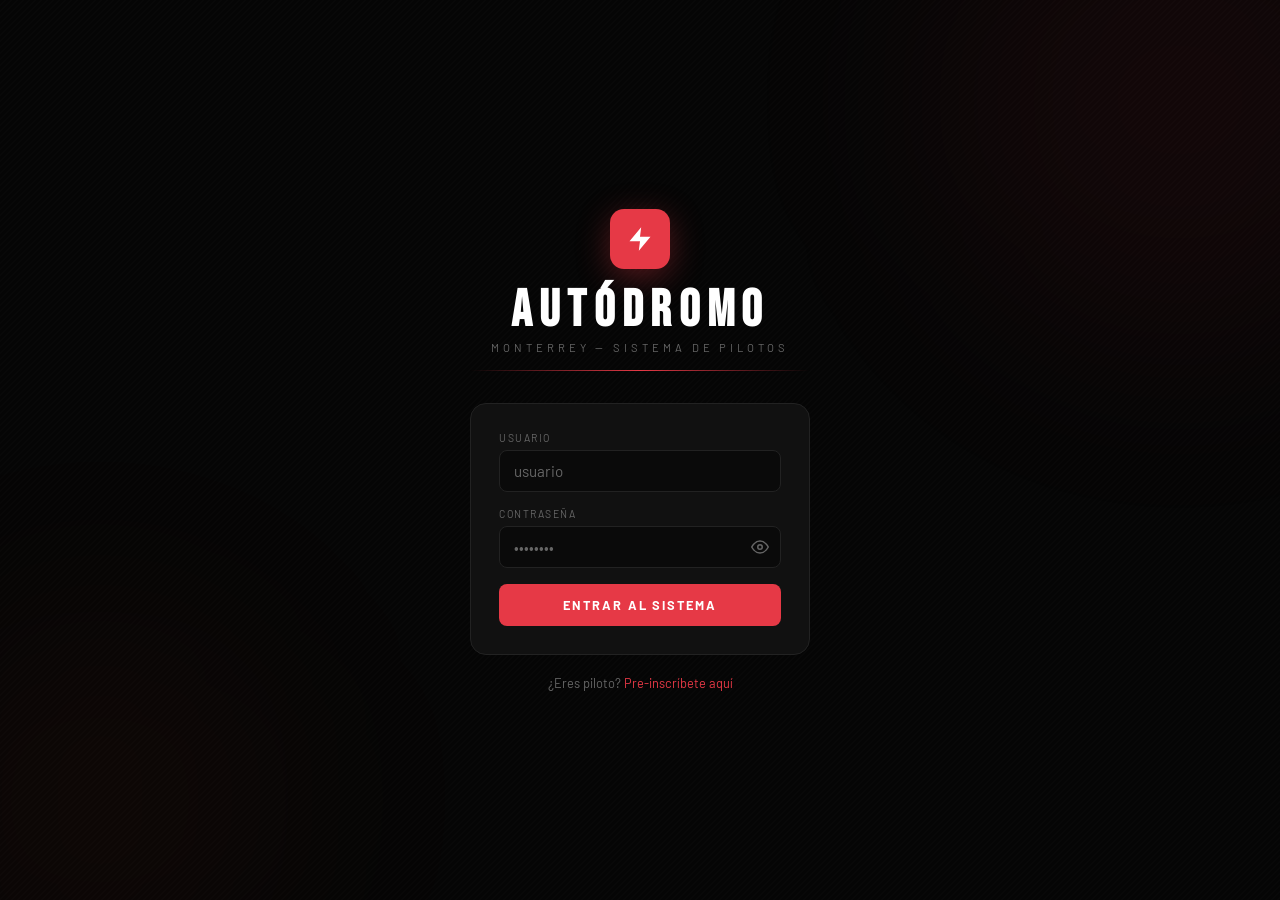
==== dashboard/index.html @ 3a7c9860 "feat: eliminar etapas/campeonatos, perfil piloto en registro, todos en reportes, fix recaudado" ====
<!DOCTYPE html>
<html lang="es">
<head>
  <meta charset="UTF-8" />
  <meta name="viewport" content="width=device-width, initial-scale=1.0" />
  <title>Dashboard — Autódromo Monterrey</title>
  <link href="https://fonts.googleapis.com/css2?family=Bebas+Neue&family=Barlow:wght@300;400;500;600;700&display=swap" rel="stylesheet" />
  <link rel="stylesheet" href="dashboard.css" />
</head>
<body>
  <!-- Sidebar -->
  <aside class="sidebar" id="sidebar">
    <div class="sidebar-logo">
      <img src="../assets/logo.png" alt="Autódromo Monterrey" class="sidebar-logo-img" />
    </div>
    <nav class="nav">
      <a href="index.html"             class="nav-link activo" data-page="dashboard">
        <svg width="16" height="16" viewBox="0 0 24 24" fill="none" stroke="currentColor" stroke-width="2"><rect x="3" y="3" width="7" height="7"/><rect x="14" y="3" width="7" height="7"/><rect x="14" y="14" width="7" height="7"/><rect x="3" y="14" width="7" height="7"/></svg>
        Dashboard
      </a>
      <a href="pilotos.html"           class="nav-link">
        <svg width="16" height="16" viewBox="0 0 24 24" fill="none" stroke="currentColor" stroke-width="2"><path d="M17 21v-2a4 4 0 0 0-4-4H5a4 4 0 0 0-4 4v2"/><circle cx="9" cy="7" r="4"/></svg>
        Pilotos
      </a>
      <a href="campeonatos.html"       class="nav-link">
        <svg width="16" height="16" viewBox="0 0 24 24" fill="none" stroke="currentColor" stroke-width="2"><path d="M4 15s1-1 4-1 5 2 8 2 4-1 4-1V3s-1 1-4 1-5-2-8-2-4 1-4 1z"/><line x1="4" y1="22" x2="4" y2="15"/></svg>
        Campeonatos
      </a>
      <a href="inscripciones.html"     class="nav-link">
        <svg width="16" height="16" viewBox="0 0 24 24" fill="none" stroke="currentColor" stroke-width="2"><path d="M14 2H6a2 2 0 0 0-2 2v16a2 2 0 0 0 2 2h12a2 2 0 0 0 2-2V8z"/><polyline points="14,2 14,8 20,8"/><line x1="16" y1="13" x2="8" y2="13"/><line x1="16" y1="17" x2="8" y2="17"/></svg>
        Inscripciones
      </a>
      <a href="reportes.html"          class="nav-link">
        <svg width="16" height="16" viewBox="0 0 24 24" fill="none" stroke="currentColor" stroke-width="2"><line x1="18" y1="20" x2="18" y2="10"/><line x1="12" y1="20" x2="12" y2="4"/><line x1="6" y1="20" x2="6" y2="14"/></svg>
        Reportes
      </a>
      <a href="formularios.html"        class="nav-link">
        <svg width="16" height="16" viewBox="0 0 24 24" fill="none" stroke="currentColor" stroke-width="2"><path d="M14 2H6a2 2 0 0 0-2 2v16a2 2 0 0 0 2 2h12a2 2 0 0 0 2-2V8z"/><polyline points="14,2 14,8 20,8"/><line x1="16" y1="13" x2="8" y2="13"/><line x1="16" y1="17" x2="8" y2="17"/></svg>
        Formularios
      </a>
      <a href="usuarios.html" class="nav-link solo-admin" style="display:none">
        <svg width="16" height="16" viewBox="0 0 24 24" fill="none" stroke="currentColor" stroke-width="2"><circle cx="12" cy="8" r="4"/><path d="M20 21a8 8 0 1 0-16 0"/></svg>
        Usuarios
      </a>
    </nav>
    <div class="sidebar-footer">
      <div class="usuario-info">
        <div class="usuario-avatar" id="usuarioAvatar"></div>
        <div>
          <div class="usuario-nombre" id="usuarioNombre">—</div>
          <div class="usuario-rol" id="usuarioRol">—</div>
        </div>
      </div>
      <button class="btn-logout" onclick="cerrarSesion()" title="Cerrar sesión">
        <svg width="16" height="16" viewBox="0 0 24 24" fill="none" stroke="currentColor" stroke-width="2"><path d="M9 21H5a2 2 0 0 1-2-2V5a2 2 0 0 1 2-2h4"/><polyline points="16,17 21,12 16,7"/><line x1="21" y1="12" x2="9" y2="12"/></svg>
      </button>
    </div>
  </aside>

  <!-- Main -->
  <main class="main">
    <div class="page-header" style="display:flex;align-items:flex-start;justify-content:space-between;flex-wrap:wrap;gap:12px">
      <div>
        <p class="bienvenida">Bienvenido,</p>
        <h1 class="page-titulo" id="tituloNombre">—</h1>
        <p class="page-sub" id="usuarioRolSub"></p>
      </div>
      <div style="display:flex;gap:8px;align-items:center;flex-wrap:wrap">
        <button class="btn-secundario" style="padding:8px 14px;font-size:0.75rem" onclick="window.location.href='inscripciones.html'">
          Ver inscripciones completas →
        </button>
        <button class="btn-primario" style="padding:8px 14px;font-size:0.75rem" onclick="window.location.href='reportes.html'">
          Corte de caja →
        </button>
      </div>
    </div>

    <!-- Selector de campeonato y etapa -->
    <div class="card" style="margin-bottom:20px;padding:18px 20px">
      <div style="display:grid;grid-template-columns:1fr 1fr;gap:14px;align-items:end">
        <div>
          <label style="display:block;font-size:0.65rem;font-weight:700;letter-spacing:0.12em;text-transform:uppercase;color:#555;margin-bottom:6px">Campeonato</label>
          <select class="select" id="selCampeonato" onchange="onCampChange()" style="width:100%">
            <option value="">Selecciona un campeonato...</option>
          </select>
        </div>
        <div>
          <label style="display:block;font-size:0.65rem;font-weight:700;letter-spacing:0.12em;text-transform:uppercase;color:#555;margin-bottom:6px">Etapa</label>
          <select class="select" id="selEtapa" onchange="onEtapaChange()" style="width:100%">
            <option value="">Todas las etapas</option>
          </select>
        </div>
      </div>
    </div>

    <!-- Estado: nada seleccionado -->
    <div id="estadoVacio" style="text-align:center;padding:48px 20px;color:#555">
      <svg width="48" height="48" viewBox="0 0 24 24" fill="none" stroke="#333" stroke-width="1.5" style="margin-bottom:16px"><path d="M4 15s1-1 4-1 5 2 8 2 4-1 4-1V3s-1 1-4 1-5-2-8-2-4 1-4 1z"/><line x1="4" y1="22" x2="4" y2="15"/></svg>
      <div style="font-family:'Bebas Neue';font-size:1.4rem;letter-spacing:0.1em;color:#444">Selecciona un campeonato</div>
      <div style="font-size:0.82rem;margin-top:6px">Elige arriba para ver los pilotos inscritos</div>
    </div>

    <!-- Contenido del campeonato/etapa -->
    <div id="contenidoPrincipal" style="display:none">

      <!-- Stats -->
      <div class="stats-grid" style="margin-bottom:20px">
        <div class="stat-card">
          <div class="stat-icon azul">
            <svg width="20" height="20" viewBox="0 0 24 24" fill="none" stroke="currentColor" stroke-width="2"><path d="M17 21v-2a4 4 0 0 0-4-4H5a4 4 0 0 0-4 4v2"/><circle cx="9" cy="7" r="4"/></svg>
          </div>
          <div class="stat-numero" id="statInscritos">—</div>
          <div class="stat-label">Inscritos</div>
        </div>
        <div class="stat-card">
          <div class="stat-icon verde">
            <svg width="20" height="20" viewBox="0 0 24 24" fill="none" stroke="currentColor" stroke-width="2"><polyline points="20,6 9,17 4,12"/></svg>
          </div>
          <div class="stat-numero" id="statPagados">—</div>
          <div class="stat-label">Pagados</div>
        </div>
        <div class="stat-card">
          <div class="stat-icon rojo">
            <svg width="20" height="20" viewBox="0 0 24 24" fill="none" stroke="currentColor" stroke-width="2"><circle cx="12" cy="12" r="10"/><line x1="12" y1="8" x2="12" y2="12"/><line x1="12" y1="16" x2="12.01" y2="16"/></svg>
          </div>
          <div class="stat-numero" id="statPendientes">—</div>
          <div class="stat-label">Pendientes</div>
        </div>
        <div class="stat-card">
          <div class="stat-icon amarillo">
            <svg width="20" height="20" viewBox="0 0 24 24" fill="none" stroke="currentColor" stroke-width="2"><line x1="12" y1="1" x2="12" y2="23"/><path d="M17 5H9.5a3.5 3.5 0 0 0 0 7h5a3.5 3.5 0 0 1 0 7H6"/></svg>
          </div>
          <div class="stat-numero" id="statRecaudado">—</div>
          <div class="stat-label">Recaudado</div>
        </div>
      </div>

      <!-- Filtro de búsqueda -->
      <div style="display:flex;gap:10px;margin-bottom:14px;flex-wrap:wrap;align-items:center">
        <input class="input" type="text" id="inputBuscar" placeholder="Buscar piloto, # o categoría..."
          oninput="filtrar()" style="flex:1;min-width:180px" />
        <select class="select" id="filtroEstatus" onchange="filtrar()" style="width:160px">
          <option value="">Todos los estatus</option>
          <option value="Pagado">Pagados</option>
          <option value="Pendiente">Pendientes</option>
        </select>
        <select class="select" id="filtroCat" onchange="filtrar()" style="width:160px">
          <option value="">Todas las categorías</option>
        </select>
      </div>

      <!-- Tabla de inscritos -->
      <div class="card tabla-card">
        <div class="tabla-wrap">
          <table class="tabla">
            <thead>
              <tr>
                <th>#</th>
                <th>Piloto</th>
                <th>Etapa</th>
                <th>Categoría</th>
                <th>Vehículo</th>
                <th>Pago</th>
                <th>Estatus</th>
              </tr>
            </thead>
            <tbody id="tbodyInscritos">
              <tr><td colspan="7" class="td-vacio">Cargando...</td></tr>
            </tbody>
          </table>
        </div>
        <div id="contadorTabla" style="padding:10px 16px;font-size:0.75rem;color:#555;border-top:1px solid #1a1a1a"></div>
      </div>
    </div>
  </main>

  <script src="../admin/config.js"></script>
  <script>
    requerirSesion();
    const usuario = obtenerUsuario();
    document.getElementById('usuarioAvatar').textContent = usuario.nombre[0].toUpperCase();
    document.getElementById('usuarioNombre').textContent = usuario.nombre;
    document.getElementById('usuarioRol').textContent    = usuario.rol;
    document.getElementById('tituloNombre').textContent  = usuario.nombre;
    document.getElementById('usuarioRolSub').textContent = ({ admin: 'Administrador', inscripciones: 'Inscripciones', torre: 'Torre de Control' })[usuario.rol] || usuario.rol;
    if (usuario.rol === 'admin') document.querySelectorAll('.solo-admin').forEach(el => el.style.display = 'flex');

    let todasInscritas = [];
    let campeonatoActual = null;
    let etapaActual = null;

    // ─── Inicializar campeonatos ──────────────────────────────────────────────
    async function init() {
      try {
        const camps = await apiFetch('/campeonatos');
        const sel = document.getElementById('selCampeonato');
        if (camps.length === 0) {
          sel.innerHTML = '<option value="">Sin campeonatos</option>';
          return;
        }
        sel.innerHTML = '<option value="">Selecciona un campeonato...</option>' +
          camps.map(c => `<option value="${c.id}">${esc(c.nombre)}</option>`).join('');
        // Auto-seleccionar el primero
        if (camps.length >= 1) {
          sel.value = camps[0].id;
          await onCampChange();
        }
      } catch (e) { mostrarToast(e.message, 'error'); }
    }

    // ─── Cambio de campeonato → cargar etapas ────────────────────────────────
    async function onCampChange() {
      campeonatoActual = document.getElementById('selCampeonato').value;
      etapaActual = null;
      const selEtapa = document.getElementById('selEtapa');
      selEtapa.innerHTML = '<option value="">Cargando...</option>';
      selEtapa.disabled = true;

      if (!campeonatoActual) {
        selEtapa.innerHTML = '<option value="">Todas las etapas</option>';
        selEtapa.disabled = false;
        document.getElementById('estadoVacio').style.display = 'block';
        document.getElementById('contenidoPrincipal').style.display = 'none';
        return;
      }

      try {
        const etapas = await apiFetch(`/campeonatos/${campeonatoActual}/etapas`);
        selEtapa.innerHTML = '<option value="">Todas las etapas</option>' +
          etapas.map(e => `<option value="${e.id}">Etapa ${e.numero} — ${esc(e.nombre)} (${formatFecha(e.fecha)})</option>`).join('');
        selEtapa.disabled = false;
        // Auto-seleccionar última etapa si sólo hay una
        if (etapas.length === 1) {
          selEtapa.value = etapas[0].id;
          etapaActual = etapas[0].id;
        }
      } catch {
        selEtapa.innerHTML = '<option value="">Todas las etapas</option>';
        selEtapa.disabled = false;
      }
      await cargarInscritos();
    }

    // ─── Cambio de etapa ────────────────────────────────────────────────────
    async function onEtapaChange() {
      etapaActual = document.getElementById('selEtapa').value || null;
      await cargarInscritos();
    }

    // ─── Cargar inscritos del campeonato/etapa ───────────────────────────────
    async function cargarInscritos() {
      if (!campeonatoActual) return;
      document.getElementById('estadoVacio').style.display = 'none';
      document.getElementById('contenidoPrincipal').style.display = 'block';
      document.getElementById('tbodyInscritos').innerHTML =
        '<tr><td colspan="7" class="td-vacio">Cargando...</td></tr>';

      try {
        let url = etapaActual
          ? `/inscripciones?etapa_id=${etapaActual}`
          : `/inscripciones?campeonato_id=${campeonatoActual}`;
        todasInscritas = await apiFetch(url);

        // Actualizar stats
        const pagados    = todasInscritas.filter(i => i.estatus === 'Pagado');
        const pendientes = todasInscritas.filter(i => i.estatus === 'Pendiente');
        const recaudado  = pagados.reduce((s, i) => s + (parseFloat(i.monto_pago) || 0), 0);
        document.getElementById('statInscritos').textContent  = todasInscritas.length;
        document.getElementById('statPagados').textContent    = pagados.length;
        document.getElementById('statPendientes').textContent = pendientes.length;
        document.getElementById('statRecaudado').textContent  =
          '$' + recaudado.toLocaleString('es-MX', { minimumFractionDigits: 2 });

        // Llenar filtro de categorías
        const cats = [...new Map(todasInscritas.map(i => [i.categoria_id, { id: i.categoria_id, nombre: i.categoria_nombre }])).values()];
        const filtroCat = document.getElementById('filtroCat');
        const catActual = filtroCat.value;
        filtroCat.innerHTML = '<option value="">Todas las categorías</option>' +
          cats.map(c => `<option value="${c.id}">${esc(c.nombre)}</option>`).join('');
        if (catActual) filtroCat.value = catActual;

        filtrar();
      } catch (e) {
        mostrarToast(e.message, 'error');
        document.getElementById('tbodyInscritos').innerHTML =
          '<tr><td colspan="7" class="td-vacio">Error al cargar</td></tr>';
      }
    }

    // ─── Filtrar tabla ───────────────────────────────────────────────────────
    function filtrar() {
      const buscar  = document.getElementById('inputBuscar').value.toLowerCase();
      const estatus = document.getElementById('filtroEstatus').value;
      const catId   = document.getElementById('filtroCat').value;

      const lista = todasInscritas.filter(i => {
        const matchBuscar = !buscar ||
          (i.piloto_nombre || '').toLowerCase().includes(buscar) ||
          String(i.numero_piloto || '').includes(buscar) ||
          (i.categoria_nombre || '').toLowerCase().includes(buscar) ||
          (i.etapa_nombre || '').toLowerCase().includes(buscar);
        const matchEstatus = !estatus || i.estatus === estatus;
        const matchCat = !catId || String(i.categoria_id) === catId;
        return matchBuscar && matchEstatus && matchCat;
      });

      const tbody = document.getElementById('tbodyInscritos');
      if (lista.length === 0) {
        tbody.innerHTML = '<tr><td colspan="7" class="td-vacio">Sin resultados</td></tr>';
        document.getElementById('contadorTabla').textContent = '';
        return;
      }

      // Ordenar: pagados primero, luego por número
      lista.sort((a, b) => {
        if (a.estatus === b.estatus) return (a.numero_piloto || 9999) - (b.numero_piloto || 9999);
        return a.estatus === 'Pagado' ? -1 : 1;
      });

      tbody.innerHTML = lista.map(r => `
        <tr>
          <td><span class="num-piloto">${r.numero_piloto || '—'}</span></td>
          <td>
            <div style="font-weight:600">${esc(r.piloto_nombre)}</div>
            ${r.piloto_telefono ? `<div style="font-size:0.73rem;color:#555">${esc(r.piloto_telefono)}</div>` : ''}
          </td>
          <td style="font-size:0.8rem;color:#888">
            ${r.etapa_nombre ? `<div>Etapa ${r.etapa_numero} — ${esc(r.etapa_nombre)}</div>
            <div style="font-size:0.7rem;color:#555">${formatFecha(r.etapa_fecha)}</div>` : '—'}
          </td>
          <td>
            <span style="display:inline-block;padding:2px 8px;border-radius:4px;font-size:0.7rem;font-weight:700;letter-spacing:0.06em;
              background:${r.categoria_color}22;color:${r.categoria_color};border:1px solid ${r.categoria_color}44">
              ${esc(r.categoria_nombre)}
            </span>
          </td>
          <td style="color:#666;font-size:0.82rem">${esc(r.vehiculo || '—')}</td>
          <td style="font-size:0.78rem">
            ${r.metodo_pago
              ? `<span style="padding:2px 7px;border-radius:4px;background:${r.metodo_pago==='Efectivo'?'rgba(34,197,94,0.1)':'rgba(99,102,241,0.1)'};color:${r.metodo_pago==='Efectivo'?'#4ade80':'#818cf8'};border:1px solid ${r.metodo_pago==='Efectivo'?'rgba(34,197,94,0.3)':'rgba(99,102,241,0.3)'}">${esc(r.metodo_pago)}</span>`
              : '<span style="color:#555">—</span>'}
          </td>
          <td>${badgeEstatus(r.estatus)}</td>
        </tr>
      `).join('');

      const total = todasInscritas.length;
      document.getElementById('contadorTabla').textContent =
        lista.length === total
          ? `${total} inscripción${total !== 1 ? 'es' : ''}`
          : `Mostrando ${lista.length} de ${total}`;
    }

    init();
  </script>
</body>
</html>
---- dashboard/dashboard.css ----
/* dashboard.css — Autódromo Monterrey */
*, *::before, *::after { margin: 0; padding: 0; box-sizing: border-box; }

:root {
  --rojo:   #e63946;
  --rojo-d: #c1121f;
  --oscuro: #050505;
  --dark:   #0a0a0a;
  --card:   #111111;
  --borde:  #1e1e1e;
  --muted:  #555555;
  --texto:  #ffffff;
  --verde:  #22c55e;
  --azul:   #3b82f6;
  --amarillo: #f59e0b;
}

html, body { height: 100%; }

body {
  background: var(--oscuro);
  color: var(--texto);
  font-family: 'Barlow', sans-serif;
  display: flex;
  background-image: url("data:image/svg+xml,%3Csvg width='6' height='6' viewBox='0 0 6 6' xmlns='http://www.w3.org/2000/svg'%3E%3Cg fill='%23ffffff' fill-opacity='0.015'%3E%3Cpath d='M5 0h1L0 6V5zM6 5v1H5z'/%3E%3C/g%3E%3C/svg%3E");
}

/* ── SIDEBAR ─────────────────────────────────────────────────────── */
.sidebar {
  width: 220px;
  flex-shrink: 0;
  background: var(--card);
  border-right: 1px solid var(--borde);
  display: flex;
  flex-direction: column;
  height: 100vh;
  position: sticky;
  top: 0;
}

.sidebar-logo {
  padding: 14px 16px;
  border-bottom: 1px solid var(--borde);
  display: flex;
  align-items: center;
  justify-content: center;
}
.sidebar-logo-img {
  height: 64px;
  width: auto;
  display: block;
  /* Recorta al óvalo del logo, ocultando el fondo blanco rectangular */
  clip-path: ellipse(46% 42% at 50% 50%);
}

.nav { flex: 1; padding: 12px 8px; display: flex; flex-direction: column; gap: 2px; overflow-y: auto; }
.nav-link {
  display: flex; align-items: center; gap: 10px;
  padding: 10px 12px; border-radius: 8px;
  color: var(--muted);
  font-size: 0.75rem; font-weight: 600; letter-spacing: 0.08em; text-transform: uppercase;
  text-decoration: none;
  transition: all 0.18s;
}
.nav-link:hover { color: var(--texto); background: rgba(255,255,255,0.05); }
.nav-link.activo {
  color: var(--rojo);
  background: rgba(230,57,70,0.1);
  border: 1px solid rgba(230,57,70,0.2);
}

.sidebar-footer {
  padding: 12px;
  border-top: 1px solid var(--borde);
  display: flex; align-items: center; gap: 8px;
}
.usuario-info { display: flex; align-items: center; gap: 8px; flex: 1; min-width: 0; }
.usuario-avatar {
  width: 32px; height: 32px; border-radius: 50%;
  background: rgba(230,57,70,0.2);
  border: 1px solid rgba(230,57,70,0.3);
  color: var(--rojo);
  display: flex; align-items: center; justify-content: center;
  font-family: 'Bebas Neue'; font-size: 1.1rem;
  flex-shrink: 0;
}
.usuario-nombre { font-size: 0.8rem; font-weight: 600; color: var(--texto); white-space: nowrap; overflow: hidden; text-overflow: ellipsis; }
.usuario-rol    { font-size: 0.65rem; color: var(--muted); letter-spacing: 0.06em; text-transform: uppercase; }

.btn-logout {
  background: none; border: none; cursor: pointer;
  color: var(--muted); padding: 6px; border-radius: 6px;
  display: flex; align-items: center;
  transition: color 0.2s, background 0.2s;
  flex-shrink: 0;
}
.btn-logout:hover { color: var(--rojo); background: rgba(230,57,70,0.1); }

/* ── MAIN ────────────────────────────────────────────────────────── */
.main {
  flex: 1;
  overflow-y: auto;
  padding: 28px;
  max-width: calc(100vw - 220px);
}

/* Page header */
.page-header { margin-bottom: 28px; }
.bienvenida  { font-size: 0.7rem; letter-spacing: 0.2em; color: var(--muted); text-transform: uppercase; margin-bottom: 2px; }
.page-titulo { font-family: 'Bebas Neue'; font-size: 2.8rem; letter-spacing: 0.08em; line-height: 1; }
.page-sub    { font-size: 0.8rem; color: var(--muted); margin-top: 6px; display: flex; align-items: center; gap: 5px; }

/* Stats */
.stats-grid {
  display: grid;
  grid-template-columns: repeat(4, 1fr);
  gap: 14px;
  margin-bottom: 28px;
}
.stat-card {
  background: var(--card);
  border: 1px solid var(--borde);
  border-radius: 12px;
  padding: 18px;
  position: relative;
  overflow: hidden;
  transition: border-color 0.2s;
}
.stat-card::before {
  content: '';
  position: absolute; left: 0; top: 0; bottom: 0;
  width: 3px;
  background: var(--rojo);
}
.stat-card.clickable { cursor: pointer; }
.stat-card.clickable:hover { border-color: rgba(230,57,70,0.4); }

.stat-icon {
  display: inline-flex; align-items: center; justify-content: center;
  width: 38px; height: 38px; border-radius: 10px;
  margin-bottom: 12px;
}
.stat-icon.azul    { background: rgba(59,130,246,0.15); color: #60a5fa; }
.stat-icon.amarillo{ background: rgba(245,158,11,0.15); color: #fbbf24; }
.stat-icon.verde   { background: rgba(34,197,94,0.15);  color: #4ade80; }
.stat-icon.rojo    { background: rgba(230,57,70,0.15);  color: #f87171; }

.stat-numero { font-family: 'Bebas Neue'; font-size: 2.6rem; color: var(--texto); line-height: 1; }
.stat-label  { font-size: 0.68rem; color: var(--muted); letter-spacing: 0.1em; text-transform: uppercase; margin-top: 4px; }

/* Acciones */
.seccion-titulo { font-family: 'Bebas Neue'; font-size: 1.5rem; letter-spacing: 0.08em; margin-bottom: 14px; }

.acciones-grid {
  display: grid;
  grid-template-columns: repeat(4, 1fr);
  gap: 12px;
  margin-bottom: 28px;
}
.accion-btn {
  background: var(--card);
  border: 1px solid var(--borde);
  border-radius: 12px;
  padding: 20px 12px;
  color: var(--texto);
  cursor: pointer;
  display: flex; flex-direction: column; align-items: center; gap: 10px;
  font-family: 'Barlow', sans-serif;
  font-size: 0.75rem; font-weight: 700; letter-spacing: 0.1em; text-transform: uppercase;
  transition: all 0.18s;
}
.accion-btn:hover { border-color: rgba(230,57,70,0.4); background: rgba(230,57,70,0.05); }
.accion-btn.accion-cobrar:hover { border-color: rgba(34,197,94,0.5); background: rgba(34,197,94,0.05); }
.accion-icono { color: var(--muted); transition: color 0.18s; }
.accion-btn:hover .accion-icono { color: var(--rojo); }
.accion-btn.accion-cobrar:hover .accion-icono { color: var(--verde); }

/* Tabla */
.tabla-header {
  display: flex; align-items: center; justify-content: space-between;
  margin-bottom: 14px;
}
.ver-todas { font-size: 0.8rem; color: var(--rojo); text-decoration: none; }
.ver-todas:hover { color: #ff6b6b; }

.card {
  background: var(--card);
  border: 1px solid var(--borde);
  border-radius: 12px;
  overflow: hidden;
}

.tabla-card { padding: 0; }
.tabla-wrap { overflow-x: auto; }

.tabla { width: 100%; border-collapse: collapse; font-size: 0.88rem; }
.tabla thead tr { border-bottom: 1px solid var(--borde); }
.tabla th {
  padding: 12px 16px;
  text-align: left;
  font-size: 0.65rem; font-weight: 700; letter-spacing: 0.12em;
  text-transform: uppercase; color: var(--muted);
}
.tabla td {
  padding: 12px 16px;
  border-bottom: 1px solid var(--borde);
  vertical-align: middle;
}
.tabla tr:last-child td { border-bottom: none; }
.tabla tbody tr:hover { background: rgba(255,255,255,0.025); }

.td-vacio { text-align: center; padding: 40px; color: var(--muted); font-size: 0.85rem; }

.num-piloto {
  font-family: 'Bebas Neue'; font-size: 1.3rem;
  color: var(--rojo); letter-spacing: 0.05em;
}

/* Formularios en modal */
.modal-overlay {
  position: fixed; inset: 0; z-index: 100;
  background: rgba(0,0,0,0.85);
  backdrop-filter: blur(4px);
  display: flex; align-items: center; justify-content: center;
  padding: 16px;
  animation: fadeIn 0.15s ease-out;
}
@keyframes fadeIn { from { opacity: 0; } to { opacity: 1; } }

.modal {
  background: var(--card);
  border: 1px solid var(--borde);
  border-radius: 16px;
  width: 100%; max-width: 520px;
  max-height: 90vh;
  display: flex; flex-direction: column;
  animation: slideUp 0.2s ease-out;
}
.modal-lg { max-width: 680px; }
@keyframes slideUp { from { transform: translateY(20px); opacity: 0; } to { transform: translateY(0); opacity: 1; } }

.modal-header {
  padding: 20px 24px;
  border-bottom: 1px solid var(--borde);
  display: flex; align-items: center; justify-content: space-between;
  flex-shrink: 0;
}
.modal-titulo { font-family: 'Bebas Neue'; font-size: 1.6rem; letter-spacing: 0.08em; }
.modal-cerrar {
  background: none; border: none; cursor: pointer; color: var(--muted);
  padding: 4px; border-radius: 6px; display: flex; align-items: center;
  transition: color 0.2s, background 0.2s;
}
.modal-cerrar:hover { color: var(--texto); background: rgba(255,255,255,0.08); }

.modal-body { padding: 24px; overflow-y: auto; }

/* Formulario */
.campo { margin-bottom: 14px; }
.etiqueta {
  display: block; font-size: 0.65rem; font-weight: 700; letter-spacing: 0.12em;
  text-transform: uppercase; color: var(--muted); margin-bottom: 6px;
}
.input, .select, .textarea {
  width: 100%; padding: 10px 14px;
  background: var(--dark); border: 1px solid var(--borde);
  color: var(--texto); border-radius: 8px;
  font-family: 'Barlow', sans-serif; font-size: 0.92rem;
  outline: none; transition: border-color 0.18s;
}
.input:focus, .select:focus, .textarea:focus { border-color: var(--rojo); }
.input::placeholder, .textarea::placeholder { color: var(--muted); }
.select option { background: var(--card); }
.textarea { resize: vertical; min-height: 70px; }

.grid-2 { display: grid; grid-template-columns: 1fr 1fr; gap: 12px; }
.grid-3 { display: grid; grid-template-columns: repeat(3, 1fr); gap: 12px; }
.col-2  { grid-column: span 2; }

.modal-footer {
  padding: 16px 24px;
  border-top: 1px solid var(--borde);
  display: flex; gap: 10px;
  flex-shrink: 0;
}

/* Botones */
.btn-primario, .btn-secundario, .btn-exito, .btn-peligro {
  padding: 10px 20px; border-radius: 8px; border: none; cursor: pointer;
  font-family: 'Barlow', sans-serif; font-size: 0.75rem;
  font-weight: 700; letter-spacing: 0.1em; text-transform: uppercase;
  display: inline-flex; align-items: center; gap: 6px;
  transition: all 0.18s;
}
.btn-primario  { background: var(--rojo); color: #fff; }
.btn-primario:hover { background: var(--rojo-d); }
.btn-secundario { background: var(--dark); color: var(--texto); border: 1px solid var(--borde); }
.btn-secundario:hover { background: var(--borde); }
.btn-exito     { background: rgba(34,197,94,0.2); color: #4ade80; border: 1px solid rgba(34,197,94,0.3); }
.btn-exito:hover { background: rgba(34,197,94,0.3); }
.btn-peligro   { background: rgba(230,57,70,0.15); color: #f87171; border: 1px solid rgba(230,57,70,0.3); }
.btn-peligro:hover { background: rgba(230,57,70,0.25); }

.btn-primario:disabled, .btn-exito:disabled { opacity: 0.5; cursor: not-allowed; }
.flex-1 { flex: 1; justify-content: center; }

/* Barra de búsqueda y filtros */
.barra-filtros { display: flex; gap: 10px; margin-bottom: 16px; flex-wrap: wrap; }
.barra-filtros .input { max-width: 260px; }
.barra-filtros .select { max-width: 200px; width: auto; }

/* Spinner */
.spinner {
  width: 16px; height: 16px;
  border: 2px solid rgba(255,255,255,0.25);
  border-top-color: currentColor;
  border-radius: 50%;
  animation: spin 0.7s linear infinite;
  display: inline-block;
}
@keyframes spin { to { transform: rotate(360deg); } }

/* Responsive básico */
@media (max-width: 900px) {
  .stats-grid   { grid-template-columns: repeat(2, 1fr); }
  .acciones-grid{ grid-template-columns: repeat(2, 1fr); }
}
@media (max-width: 640px) {
  .sidebar { display: none; }
  .main { max-width: 100%; padding: 16px; }
  .stats-grid { grid-template-columns: repeat(2, 1fr); }
  .grid-2 { grid-template-columns: 1fr; }
  .col-2  { grid-column: span 1; }
}
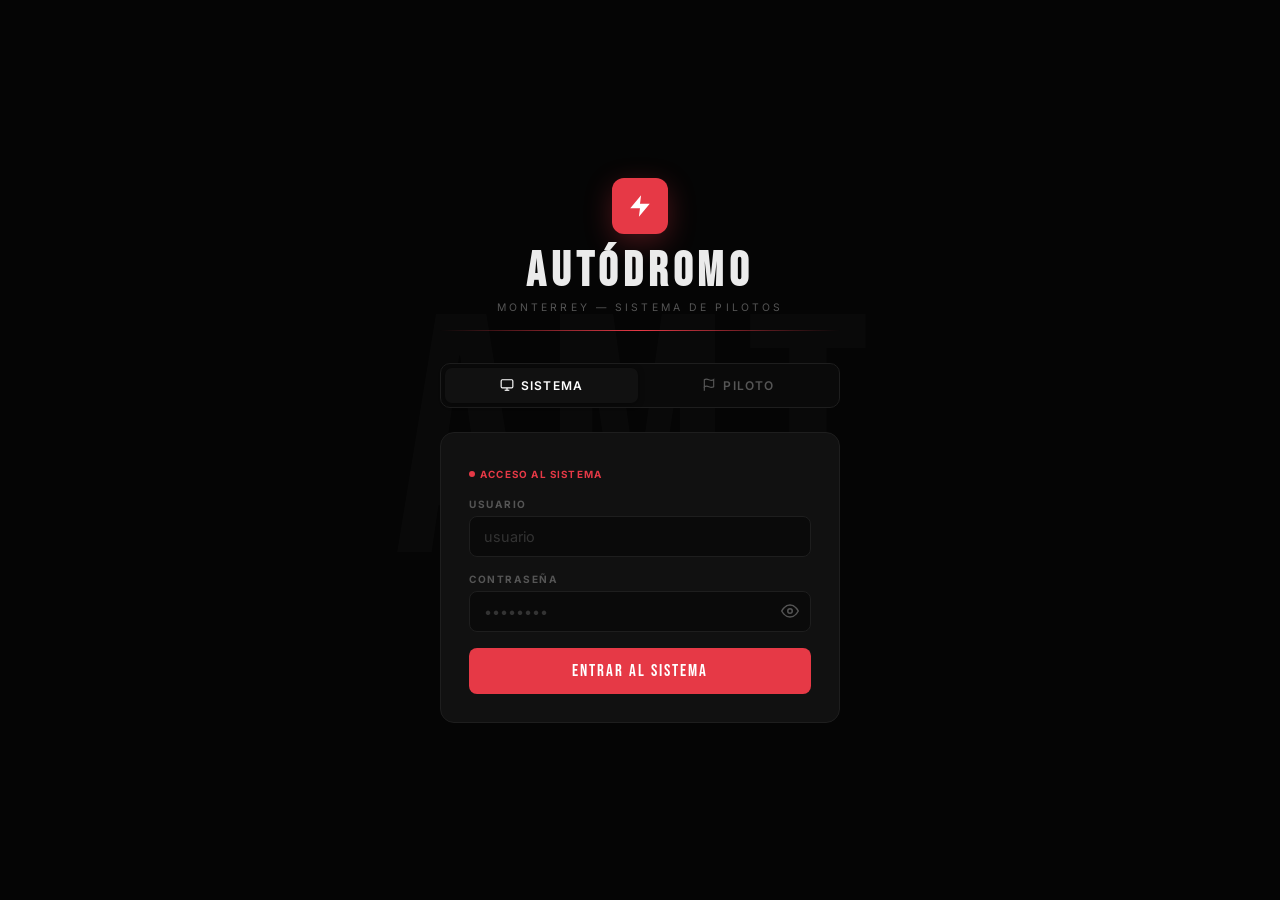
==== commit 10b8ee71: "feat: pantalla de captura de resultados de carrera Nueva página dashboard/resultados.html: selección" ====
--- a/dashboard/index.html
+++ b/dashboard/index.html
@@ -33,6 +33,10 @@
       <a href="reportes.html"          class="nav-link">
         <svg width="16" height="16" viewBox="0 0 24 24" fill="none" stroke="currentColor" stroke-width="2"><line x1="18" y1="20" x2="18" y2="10"/><line x1="12" y1="20" x2="12" y2="4"/><line x1="6" y1="20" x2="6" y2="14"/></svg>
         Reportes
+      </a>
+      <a href="resultados.html"        class="nav-link">
+        <svg width="16" height="16" viewBox="0 0 24 24" fill="none" stroke="currentColor" stroke-width="2"><circle cx="12" cy="12" r="10"/><polyline points="12,6 12,12 16,14"/></svg>
+        Resultados
       </a>
       <a href="formularios.html"        class="nav-link">
         <svg width="16" height="16" viewBox="0 0 24 24" fill="none" stroke="currentColor" stroke-width="2"><path d="M14 2H6a2 2 0 0 0-2 2v16a2 2 0 0 0 2 2h12a2 2 0 0 0 2-2V8z"/><polyline points="14,2 14,8 20,8"/><line x1="16" y1="13" x2="8" y2="13"/><line x1="16" y1="17" x2="8" y2="17"/></svg>
@@ -184,6 +188,7 @@
     document.getElementById('tituloNombre').textContent  = usuario.nombre;
     document.getElementById('usuarioRolSub').textContent = ({ admin: 'Administrador', inscripciones: 'Inscripciones', torre: 'Torre de Control' })[usuario.rol] || usuario.rol;
     if (usuario.rol === 'admin') document.querySelectorAll('.solo-admin').forEach(el => el.style.display = 'flex');
+    if (usuario.rol === 'torre') document.querySelector('a[href="resultados.html"]').style.display = 'none';
 
     let todasInscritas = [];
     let campeonatoActual = null;
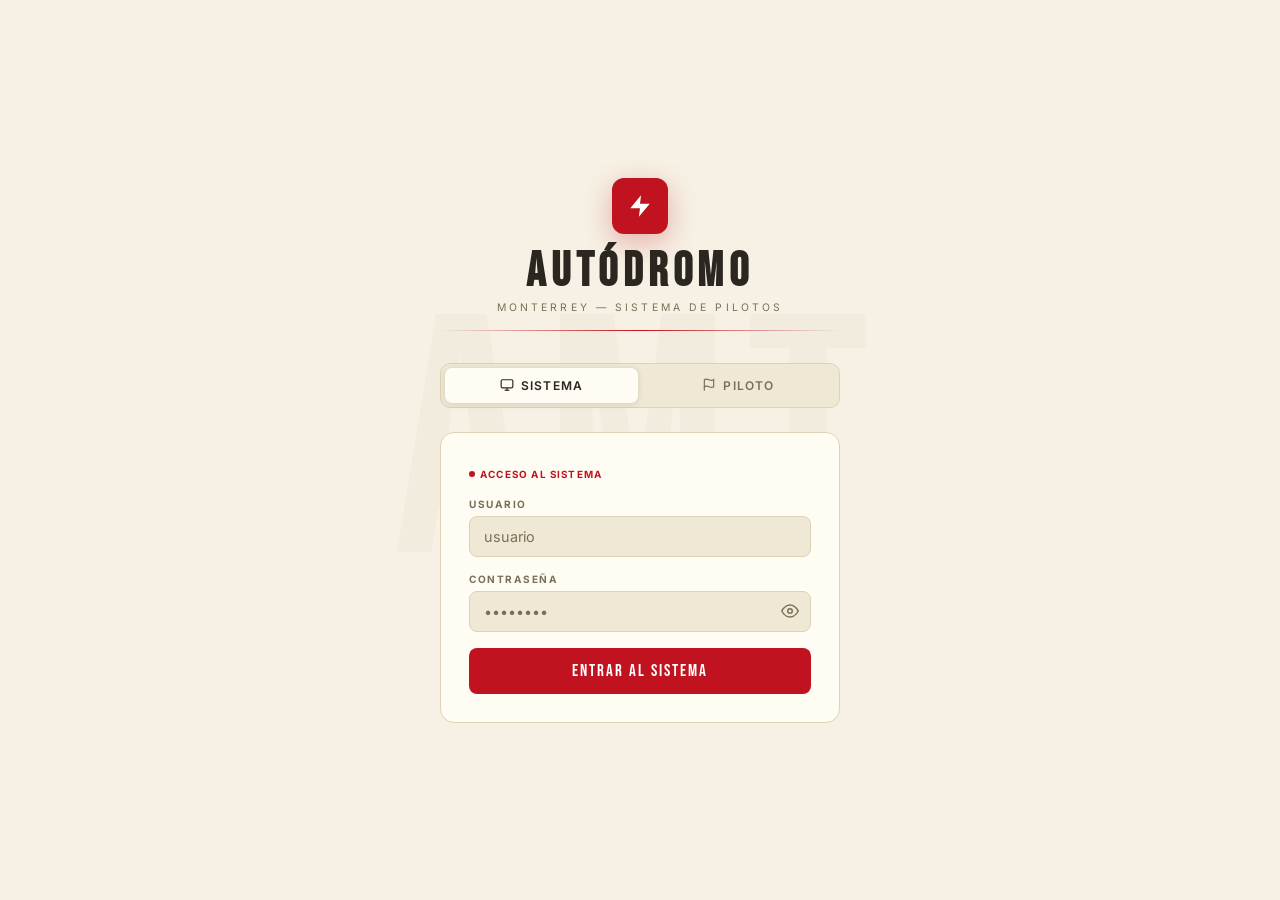
==== commit 65642870: "feat: PDF FEMADAC con hojas oficiales reales + tema claro marfil en todo el sistema - El PDF de lice" ====
--- a/dashboard/index.html
+++ b/dashboard/index.html
@@ -130,7 +130,7 @@
           <div class="stat-numero" id="statPendientes">—</div>
           <div class="stat-label">Pendientes</div>
         </div>
-        <div class="stat-card">
+        <div class="stat-card" id="cardRecaudado">
           <div class="stat-icon amarillo">
             <svg width="20" height="20" viewBox="0 0 24 24" fill="none" stroke="currentColor" stroke-width="2"><line x1="12" y1="1" x2="12" y2="23"/><path d="M17 5H9.5a3.5 3.5 0 0 0 0 7h5a3.5 3.5 0 0 1 0 7H6"/></svg>
           </div>
@@ -173,7 +173,7 @@
             </tbody>
           </table>
         </div>
-        <div id="contadorTabla" style="padding:10px 16px;font-size:0.75rem;color:#555;border-top:1px solid #1a1a1a"></div>
+        <div id="contadorTabla" style="padding:10px 16px;font-size:0.75rem;color:var(--muted);border-top:1px solid var(--borde)"></div>
       </div>
     </div>
   </main>
@@ -188,7 +188,10 @@
     document.getElementById('tituloNombre').textContent  = usuario.nombre;
     document.getElementById('usuarioRolSub').textContent = ({ admin: 'Administrador', inscripciones: 'Inscripciones', torre: 'Torre de Control' })[usuario.rol] || usuario.rol;
     if (usuario.rol === 'admin') document.querySelectorAll('.solo-admin').forEach(el => el.style.display = 'flex');
-    if (usuario.rol === 'torre') document.querySelector('a[href="resultados.html"]').style.display = 'none';
+    if (usuario.rol === 'torre') {
+      document.getElementById('cardRecaudado').style.display = 'none';
+      document.querySelector('a[href="formularios.html"]').style.display = 'none';
+    }
 
     let todasInscritas = [];
     let campeonatoActual = null;
@@ -342,7 +345,7 @@
           <td style="color:#666;font-size:0.82rem">${esc(r.vehiculo || '—')}</td>
           <td style="font-size:0.78rem">
             ${r.metodo_pago
-              ? `<span style="padding:2px 7px;border-radius:4px;background:${r.metodo_pago==='Efectivo'?'rgba(34,197,94,0.1)':'rgba(99,102,241,0.1)'};color:${r.metodo_pago==='Efectivo'?'#4ade80':'#818cf8'};border:1px solid ${r.metodo_pago==='Efectivo'?'rgba(34,197,94,0.3)':'rgba(99,102,241,0.3)'}">${esc(r.metodo_pago)}</span>`
+              ? `<span style="padding:2px 7px;border-radius:4px;background:${r.metodo_pago==='Efectivo'?'rgba(34,197,94,0.1)':'rgba(99,102,241,0.1)'};color:${r.metodo_pago==='Efectivo'?'#15803d':'#818cf8'};border:1px solid ${r.metodo_pago==='Efectivo'?'rgba(34,197,94,0.3)':'rgba(99,102,241,0.3)'}">${esc(r.metodo_pago)}</span>`
               : '<span style="color:#555">—</span>'}
           </td>
           <td>${badgeEstatus(r.estatus)}</td>
--- a/dashboard/dashboard.css
+++ b/dashboard/dashboard.css
@@ -2,17 +2,17 @@
 *, *::before, *::after { margin: 0; padding: 0; box-sizing: border-box; }
 
 :root {
-  --rojo:   #e63946;
-  --rojo-d: #c1121f;
-  --oscuro: #050505;
-  --dark:   #0a0a0a;
-  --card:   #111111;
-  --borde:  #1e1e1e;
-  --muted:  #555555;
-  --texto:  #ffffff;
-  --verde:  #22c55e;
-  --azul:   #3b82f6;
-  --amarillo: #f59e0b;
+  --rojo:   #c1121f;
+  --rojo-d: #950e18;
+  --oscuro: #f6f1e4;
+  --dark:   #efe8d4;
+  --card:   #fffcf4;
+  --borde:  #ddd2b4;
+  --muted:  #7a7057;
+  --texto:  #2b2620;
+  --verde:  #15803d;
+  --azul:   #1d4ed8;
+  --amarillo: #b45309;
 }
 
 html, body { height: 100%; }
@@ -22,7 +22,7 @@
   color: var(--texto);
   font-family: 'Barlow', sans-serif;
   display: flex;
-  background-image: url("data:image/svg+xml,%3Csvg width='6' height='6' viewBox='0 0 6 6' xmlns='http://www.w3.org/2000/svg'%3E%3Cg fill='%23ffffff' fill-opacity='0.015'%3E%3Cpath d='M5 0h1L0 6V5zM6 5v1H5z'/%3E%3C/g%3E%3C/svg%3E");
+  background-image: url("data:image/svg+xml,%3Csvg width='6' height='6' viewBox='0 0 6 6' xmlns='http://www.w3.org/2000/svg'%3E%3Cg fill='%232b2620' fill-opacity='0.02'%3E%3Cpath d='M5 0h1L0 6V5zM6 5v1H5z'/%3E%3C/g%3E%3C/svg%3E");
 }
 
 /* ── SIDEBAR ─────────────────────────────────────────────────────── */
@@ -62,11 +62,11 @@
   text-decoration: none;
   transition: all 0.18s;
 }
-.nav-link:hover { color: var(--texto); background: rgba(255,255,255,0.05); }
+.nav-link:hover { color: var(--texto); background: rgba(0,0,0,0.045); }
 .nav-link.activo {
   color: var(--rojo);
-  background: rgba(230,57,70,0.1);
-  border: 1px solid rgba(230,57,70,0.2);
+  background: rgba(193,18,31,0.1);
+  border: 1px solid rgba(193,18,31,0.2);
 }
 
 .sidebar-footer {
@@ -77,8 +77,8 @@
 .usuario-info { display: flex; align-items: center; gap: 8px; flex: 1; min-width: 0; }
 .usuario-avatar {
   width: 32px; height: 32px; border-radius: 50%;
-  background: rgba(230,57,70,0.2);
-  border: 1px solid rgba(230,57,70,0.3);
+  background: rgba(193,18,31,0.2);
+  border: 1px solid rgba(193,18,31,0.3);
   color: var(--rojo);
   display: flex; align-items: center; justify-content: center;
   font-family: 'Bebas Neue'; font-size: 1.1rem;
@@ -94,7 +94,7 @@
   transition: color 0.2s, background 0.2s;
   flex-shrink: 0;
 }
-.btn-logout:hover { color: var(--rojo); background: rgba(230,57,70,0.1); }
+.btn-logout:hover { color: var(--rojo); background: rgba(193,18,31,0.1); }
 
 /* ── MAIN ────────────────────────────────────────────────────────── */
 .main {
@@ -133,17 +133,17 @@
   background: var(--rojo);
 }
 .stat-card.clickable { cursor: pointer; }
-.stat-card.clickable:hover { border-color: rgba(230,57,70,0.4); }
+.stat-card.clickable:hover { border-color: rgba(193,18,31,0.4); }
 
 .stat-icon {
   display: inline-flex; align-items: center; justify-content: center;
   width: 38px; height: 38px; border-radius: 10px;
   margin-bottom: 12px;
 }
-.stat-icon.azul    { background: rgba(59,130,246,0.15); color: #60a5fa; }
-.stat-icon.amarillo{ background: rgba(245,158,11,0.15); color: #fbbf24; }
-.stat-icon.verde   { background: rgba(34,197,94,0.15);  color: #4ade80; }
-.stat-icon.rojo    { background: rgba(230,57,70,0.15);  color: #f87171; }
+.stat-icon.azul    { background: rgba(29,78,216,0.13); color: #1d4ed8; }
+.stat-icon.amarillo{ background: rgba(146,64,14,0.13); color: #92400e; }
+.stat-icon.verde   { background: rgba(21,128,61,0.13);  color: #15803d; }
+.stat-icon.rojo    { background: rgba(185,28,28,0.13);  color: #b91c1c; }
 
 .stat-numero { font-family: 'Bebas Neue'; font-size: 2.6rem; color: var(--texto); line-height: 1; }
 .stat-label  { font-size: 0.68rem; color: var(--muted); letter-spacing: 0.1em; text-transform: uppercase; margin-top: 4px; }
@@ -169,7 +169,7 @@
   font-size: 0.75rem; font-weight: 700; letter-spacing: 0.1em; text-transform: uppercase;
   transition: all 0.18s;
 }
-.accion-btn:hover { border-color: rgba(230,57,70,0.4); background: rgba(230,57,70,0.05); }
+.accion-btn:hover { border-color: rgba(193,18,31,0.4); background: rgba(193,18,31,0.05); }
 .accion-btn.accion-cobrar:hover { border-color: rgba(34,197,94,0.5); background: rgba(34,197,94,0.05); }
 .accion-icono { color: var(--muted); transition: color 0.18s; }
 .accion-btn:hover .accion-icono { color: var(--rojo); }
@@ -181,7 +181,7 @@
   margin-bottom: 14px;
 }
 .ver-todas { font-size: 0.8rem; color: var(--rojo); text-decoration: none; }
-.ver-todas:hover { color: #ff6b6b; }
+.ver-todas:hover { color: var(--rojo-d); }
 
 .card {
   background: var(--card);
@@ -207,7 +207,7 @@
   vertical-align: middle;
 }
 .tabla tr:last-child td { border-bottom: none; }
-.tabla tbody tr:hover { background: rgba(255,255,255,0.025); }
+.tabla tbody tr:hover { background: rgba(0,0,0,0.02); }
 
 .td-vacio { text-align: center; padding: 40px; color: var(--muted); font-size: 0.85rem; }
 
@@ -251,7 +251,7 @@
   padding: 4px; border-radius: 6px; display: flex; align-items: center;
   transition: color 0.2s, background 0.2s;
 }
-.modal-cerrar:hover { color: var(--texto); background: rgba(255,255,255,0.08); }
+.modal-cerrar:hover { color: var(--texto); background: rgba(0,0,0,0.06); }
 
 .modal-body { padding: 24px; overflow-y: auto; }
 
@@ -296,13 +296,42 @@
 .btn-primario:hover { background: var(--rojo-d); }
 .btn-secundario { background: var(--dark); color: var(--texto); border: 1px solid var(--borde); }
 .btn-secundario:hover { background: var(--borde); }
-.btn-exito     { background: rgba(34,197,94,0.2); color: #4ade80; border: 1px solid rgba(34,197,94,0.3); }
-.btn-exito:hover { background: rgba(34,197,94,0.3); }
-.btn-peligro   { background: rgba(230,57,70,0.15); color: #f87171; border: 1px solid rgba(230,57,70,0.3); }
-.btn-peligro:hover { background: rgba(230,57,70,0.25); }
+.btn-exito     { background: rgba(21,128,61,0.15); color: #15803d; border: 1px solid rgba(21,128,61,0.3); }
+.btn-exito:hover { background: rgba(21,128,61,0.25); }
+.btn-peligro   { background: rgba(185,28,28,0.12); color: #b91c1c; border: 1px solid rgba(185,28,28,0.3); }
+.btn-peligro:hover { background: rgba(185,28,28,0.2); }
 
 .btn-primario:disabled, .btn-exito:disabled { opacity: 0.5; cursor: not-allowed; }
 .flex-1 { flex: 1; justify-content: center; }
+
+/* Menú de acciones (kebab) */
+.btn-kebab {
+  width: 30px; height: 30px; padding: 0; border-radius: 8px; border: 1px solid var(--borde);
+  background: var(--dark); color: var(--muted); cursor: pointer;
+  display: inline-flex; align-items: center; justify-content: center;
+  transition: all 0.18s;
+}
+.btn-kebab:hover, .btn-kebab.activo { background: var(--borde); color: var(--texto); }
+.menu-dropdown {
+  position: fixed; z-index: 200; min-width: 190px;
+  background: var(--card); border: 1px solid var(--borde); border-radius: 10px;
+  box-shadow: 0 12px 32px rgba(0,0,0,0.5);
+  padding: 6px; display: none;
+}
+.menu-dropdown.abierto { display: block; }
+.menu-item {
+  width: 100%; padding: 9px 12px; border: none; background: none; cursor: pointer;
+  display: flex; align-items: center; gap: 9px; border-radius: 7px;
+  font-family: 'Barlow', sans-serif; font-size: 0.8rem; font-weight: 500; color: var(--texto);
+  text-align: left; transition: background 0.15s;
+}
+.menu-item:hover { background: var(--borde); }
+.menu-item svg { flex-shrink: 0; opacity: 0.75; }
+.menu-item.peligro { color: #b91c1c; }
+.menu-item.peligro:hover { background: rgba(185,28,28,0.1); }
+.menu-item.dorado { color: #92400e; }
+.menu-item.dorado:hover { background: rgba(146,64,14,0.1); }
+.menu-divider { height: 1px; background: var(--borde); margin: 6px 4px; }
 
 /* Barra de búsqueda y filtros */
 .barra-filtros { display: flex; gap: 10px; margin-bottom: 16px; flex-wrap: wrap; }
@@ -312,7 +341,7 @@
 /* Spinner */
 .spinner {
   width: 16px; height: 16px;
-  border: 2px solid rgba(255,255,255,0.25);
+  border: 2px solid rgba(0,0,0,0.15);
   border-top-color: currentColor;
   border-radius: 50%;
   animation: spin 0.7s linear infinite;
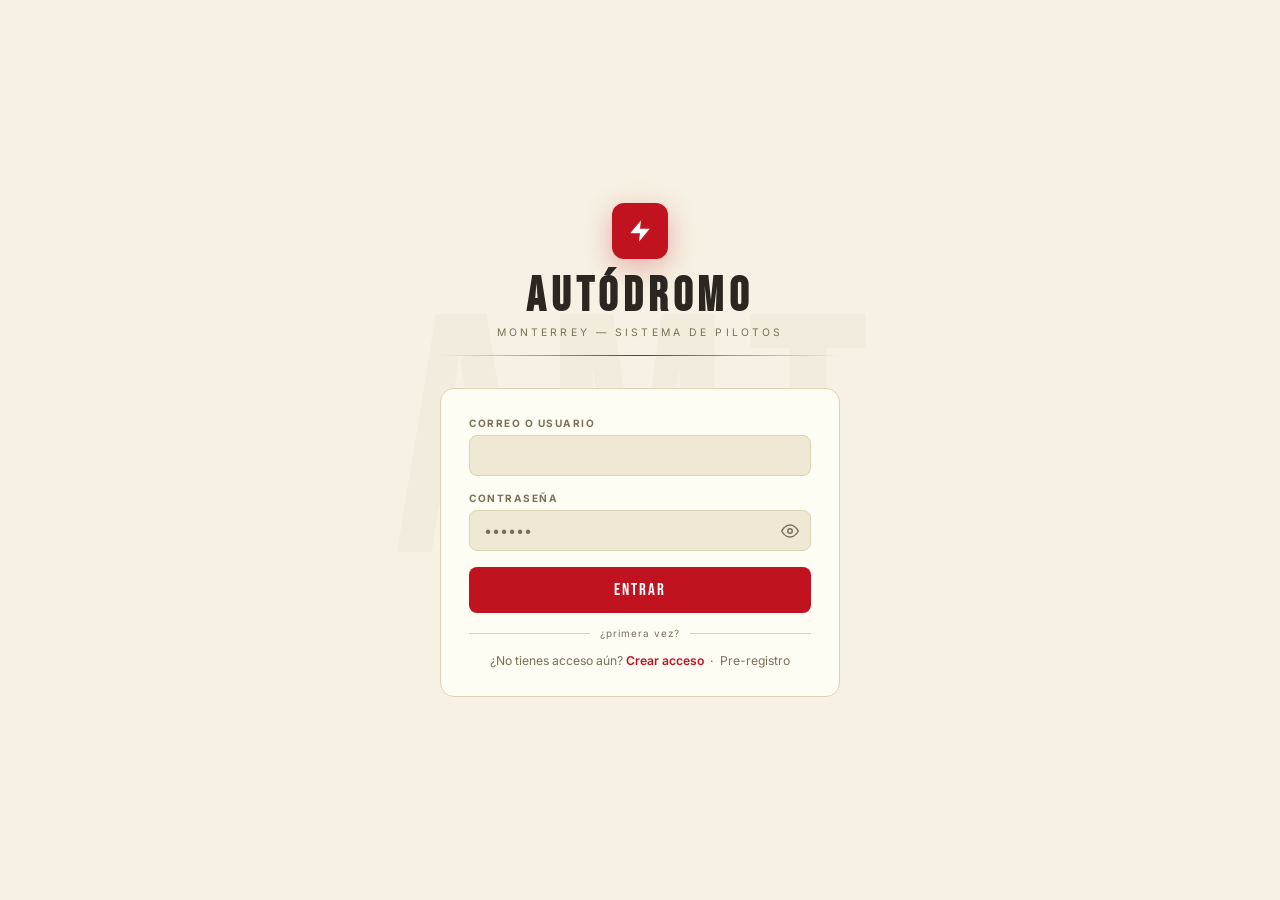
==== commit 0e0ddf17: "Tema oscuro para el dashboard: superficies negro/gris/blanco, acento azul Reemplaza el tema hueso/ma" ====
--- a/dashboard/index.html
+++ b/dashboard/index.html
@@ -345,7 +345,7 @@
           <td style="color:#666;font-size:0.82rem">${esc(r.vehiculo || '—')}</td>
           <td style="font-size:0.78rem">
             ${r.metodo_pago
-              ? `<span style="padding:2px 7px;border-radius:4px;background:${r.metodo_pago==='Efectivo'?'rgba(34,197,94,0.1)':'rgba(99,102,241,0.1)'};color:${r.metodo_pago==='Efectivo'?'#15803d':'#818cf8'};border:1px solid ${r.metodo_pago==='Efectivo'?'rgba(34,197,94,0.3)':'rgba(99,102,241,0.3)'}">${esc(r.metodo_pago)}</span>`
+              ? `<span style="padding:2px 7px;border-radius:4px;background:${r.metodo_pago==='Efectivo'?'rgba(34,197,94,0.1)':'rgba(99,102,241,0.1)'};color:${r.metodo_pago==='Efectivo'?'#4ade80':'#818cf8'};border:1px solid ${r.metodo_pago==='Efectivo'?'rgba(34,197,94,0.3)':'rgba(99,102,241,0.3)'}">${esc(r.metodo_pago)}</span>`
               : '<span style="color:#555">—</span>'}
           </td>
           <td>${badgeEstatus(r.estatus)}</td>
--- a/dashboard/dashboard.css
+++ b/dashboard/dashboard.css
@@ -2,17 +2,17 @@
 *, *::before, *::after { margin: 0; padding: 0; box-sizing: border-box; }
 
 :root {
-  --rojo:   #c1121f;
-  --rojo-d: #950e18;
-  --oscuro: #f6f1e4;
-  --dark:   #efe8d4;
-  --card:   #fffcf4;
-  --borde:  #ddd2b4;
-  --muted:  #7a7057;
-  --texto:  #2b2620;
-  --verde:  #15803d;
-  --azul:   #1d4ed8;
-  --amarillo: #b45309;
+  --rojo:   #2563eb;
+  --rojo-d: #1e40af;
+  --oscuro: #0b0d11;
+  --dark:   #161a21;
+  --card:   #1a1e26;
+  --borde:  #2a2f3a;
+  --muted:  #8b93a3;
+  --texto:  #f2f4f7;
+  --verde:  #22c55e;
+  --azul:   #2563eb;
+  --amarillo: #eab308;
 }
 
 html, body { height: 100%; }
@@ -22,7 +22,7 @@
   color: var(--texto);
   font-family: 'Barlow', sans-serif;
   display: flex;
-  background-image: url("data:image/svg+xml,%3Csvg width='6' height='6' viewBox='0 0 6 6' xmlns='http://www.w3.org/2000/svg'%3E%3Cg fill='%232b2620' fill-opacity='0.02'%3E%3Cpath d='M5 0h1L0 6V5zM6 5v1H5z'/%3E%3C/g%3E%3C/svg%3E");
+  background-image: url("data:image/svg+xml,%3Csvg width='6' height='6' viewBox='0 0 6 6' xmlns='http://www.w3.org/2000/svg'%3E%3Cg fill='%23ffffff' fill-opacity='0.025'%3E%3Cpath d='M5 0h1L0 6V5zM6 5v1H5z'/%3E%3C/g%3E%3C/svg%3E");
 }
 
 /* ── SIDEBAR ─────────────────────────────────────────────────────── */
@@ -62,11 +62,11 @@
   text-decoration: none;
   transition: all 0.18s;
 }
-.nav-link:hover { color: var(--texto); background: rgba(0,0,0,0.045); }
+.nav-link:hover { color: var(--texto); background: rgba(255,255,255,0.06); }
 .nav-link.activo {
   color: var(--rojo);
-  background: rgba(193,18,31,0.1);
-  border: 1px solid rgba(193,18,31,0.2);
+  background: rgba(37,99,235,0.1);
+  border: 1px solid rgba(37,99,235,0.2);
 }
 
 .sidebar-footer {
@@ -77,8 +77,8 @@
 .usuario-info { display: flex; align-items: center; gap: 8px; flex: 1; min-width: 0; }
 .usuario-avatar {
   width: 32px; height: 32px; border-radius: 50%;
-  background: rgba(193,18,31,0.2);
-  border: 1px solid rgba(193,18,31,0.3);
+  background: rgba(37,99,235,0.2);
+  border: 1px solid rgba(37,99,235,0.3);
   color: var(--rojo);
   display: flex; align-items: center; justify-content: center;
   font-family: 'Bebas Neue'; font-size: 1.1rem;
@@ -94,7 +94,7 @@
   transition: color 0.2s, background 0.2s;
   flex-shrink: 0;
 }
-.btn-logout:hover { color: var(--rojo); background: rgba(193,18,31,0.1); }
+.btn-logout:hover { color: var(--rojo); background: rgba(37,99,235,0.1); }
 
 /* ── MAIN ────────────────────────────────────────────────────────── */
 .main {
@@ -133,56 +133,22 @@
   background: var(--rojo);
 }
 .stat-card.clickable { cursor: pointer; }
-.stat-card.clickable:hover { border-color: rgba(193,18,31,0.4); }
+.stat-card.clickable:hover { border-color: rgba(37,99,235,0.4); }
 
 .stat-icon {
   display: inline-flex; align-items: center; justify-content: center;
   width: 38px; height: 38px; border-radius: 10px;
   margin-bottom: 12px;
 }
-.stat-icon.azul    { background: rgba(29,78,216,0.13); color: #1d4ed8; }
-.stat-icon.amarillo{ background: rgba(146,64,14,0.13); color: #92400e; }
-.stat-icon.verde   { background: rgba(21,128,61,0.13);  color: #15803d; }
-.stat-icon.rojo    { background: rgba(185,28,28,0.13);  color: #b91c1c; }
+.stat-icon.azul    { background: rgba(29,78,216,0.13); color: #60a5fa; }
+.stat-icon.amarillo{ background: rgba(146,64,14,0.13); color: #fbbf24; }
+.stat-icon.verde   { background: rgba(21,128,61,0.13);  color: #4ade80; }
+.stat-icon.rojo    { background: rgba(185,28,28,0.13);  color: #f87171; }
 
 .stat-numero { font-family: 'Bebas Neue'; font-size: 2.6rem; color: var(--texto); line-height: 1; }
 .stat-label  { font-size: 0.68rem; color: var(--muted); letter-spacing: 0.1em; text-transform: uppercase; margin-top: 4px; }
 
-/* Acciones */
-.seccion-titulo { font-family: 'Bebas Neue'; font-size: 1.5rem; letter-spacing: 0.08em; margin-bottom: 14px; }
-
-.acciones-grid {
-  display: grid;
-  grid-template-columns: repeat(4, 1fr);
-  gap: 12px;
-  margin-bottom: 28px;
-}
-.accion-btn {
-  background: var(--card);
-  border: 1px solid var(--borde);
-  border-radius: 12px;
-  padding: 20px 12px;
-  color: var(--texto);
-  cursor: pointer;
-  display: flex; flex-direction: column; align-items: center; gap: 10px;
-  font-family: 'Barlow', sans-serif;
-  font-size: 0.75rem; font-weight: 700; letter-spacing: 0.1em; text-transform: uppercase;
-  transition: all 0.18s;
-}
-.accion-btn:hover { border-color: rgba(193,18,31,0.4); background: rgba(193,18,31,0.05); }
-.accion-btn.accion-cobrar:hover { border-color: rgba(34,197,94,0.5); background: rgba(34,197,94,0.05); }
-.accion-icono { color: var(--muted); transition: color 0.18s; }
-.accion-btn:hover .accion-icono { color: var(--rojo); }
-.accion-btn.accion-cobrar:hover .accion-icono { color: var(--verde); }
-
 /* Tabla */
-.tabla-header {
-  display: flex; align-items: center; justify-content: space-between;
-  margin-bottom: 14px;
-}
-.ver-todas { font-size: 0.8rem; color: var(--rojo); text-decoration: none; }
-.ver-todas:hover { color: var(--rojo-d); }
-
 .card {
   background: var(--card);
   border: 1px solid var(--borde);
@@ -207,7 +173,7 @@
   vertical-align: middle;
 }
 .tabla tr:last-child td { border-bottom: none; }
-.tabla tbody tr:hover { background: rgba(0,0,0,0.02); }
+.tabla tbody tr:hover { background: rgba(255,255,255,0.03); }
 
 .td-vacio { text-align: center; padding: 40px; color: var(--muted); font-size: 0.85rem; }
 
@@ -251,7 +217,7 @@
   padding: 4px; border-radius: 6px; display: flex; align-items: center;
   transition: color 0.2s, background 0.2s;
 }
-.modal-cerrar:hover { color: var(--texto); background: rgba(0,0,0,0.06); }
+.modal-cerrar:hover { color: var(--texto); background: rgba(255,255,255,0.08); }
 
 .modal-body { padding: 24px; overflow-y: auto; }
 
@@ -274,7 +240,6 @@
 .textarea { resize: vertical; min-height: 70px; }
 
 .grid-2 { display: grid; grid-template-columns: 1fr 1fr; gap: 12px; }
-.grid-3 { display: grid; grid-template-columns: repeat(3, 1fr); gap: 12px; }
 .col-2  { grid-column: span 2; }
 
 .modal-footer {
@@ -296,9 +261,9 @@
 .btn-primario:hover { background: var(--rojo-d); }
 .btn-secundario { background: var(--dark); color: var(--texto); border: 1px solid var(--borde); }
 .btn-secundario:hover { background: var(--borde); }
-.btn-exito     { background: rgba(21,128,61,0.15); color: #15803d; border: 1px solid rgba(21,128,61,0.3); }
+.btn-exito     { background: rgba(21,128,61,0.15); color: #4ade80; border: 1px solid rgba(21,128,61,0.3); }
 .btn-exito:hover { background: rgba(21,128,61,0.25); }
-.btn-peligro   { background: rgba(185,28,28,0.12); color: #b91c1c; border: 1px solid rgba(185,28,28,0.3); }
+.btn-peligro   { background: rgba(185,28,28,0.12); color: #f87171; border: 1px solid rgba(185,28,28,0.3); }
 .btn-peligro:hover { background: rgba(185,28,28,0.2); }
 
 .btn-primario:disabled, .btn-exito:disabled { opacity: 0.5; cursor: not-allowed; }
@@ -327,9 +292,9 @@
 }
 .menu-item:hover { background: var(--borde); }
 .menu-item svg { flex-shrink: 0; opacity: 0.75; }
-.menu-item.peligro { color: #b91c1c; }
+.menu-item.peligro { color: #f87171; }
 .menu-item.peligro:hover { background: rgba(185,28,28,0.1); }
-.menu-item.dorado { color: #92400e; }
+.menu-item.dorado { color: #fbbf24; }
 .menu-item.dorado:hover { background: rgba(146,64,14,0.1); }
 .menu-divider { height: 1px; background: var(--borde); margin: 6px 4px; }
 
@@ -341,7 +306,7 @@
 /* Spinner */
 .spinner {
   width: 16px; height: 16px;
-  border: 2px solid rgba(0,0,0,0.15);
+  border: 2px solid rgba(255,255,255,0.15);
   border-top-color: currentColor;
   border-radius: 50%;
   animation: spin 0.7s linear infinite;
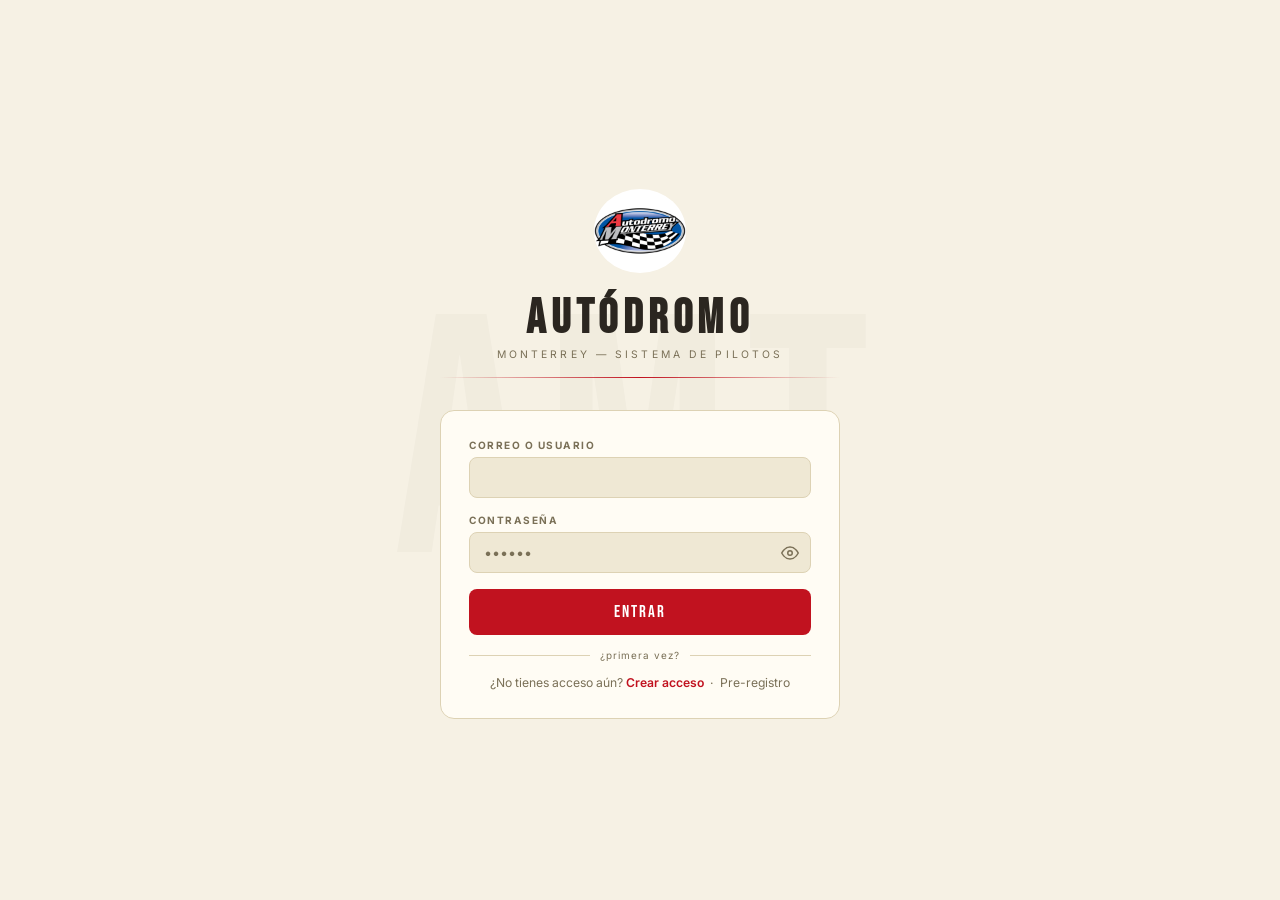
==== commit 3f2a0552: "Placa blanca para el logo del sidebar + limpiar overlays claro/oscuro sueltos El clip-path que recor" ====
--- a/dashboard/index.html
+++ b/dashboard/index.html
@@ -11,7 +11,7 @@
   <!-- Sidebar -->
   <aside class="sidebar" id="sidebar">
     <div class="sidebar-logo">
-      <img src="../assets/logo.png" alt="Autódromo Monterrey" class="sidebar-logo-img" />
+      <div class="sidebar-logo-badge"><img src="../assets/logo.png" alt="Autódromo Monterrey" class="sidebar-logo-img" /></div>
     </div>
     <nav class="nav">
       <a href="index.html"             class="nav-link activo" data-page="dashboard">
--- a/dashboard/dashboard.css
+++ b/dashboard/dashboard.css
@@ -39,18 +39,25 @@
 }
 
 .sidebar-logo {
-  padding: 14px 16px;
+  padding: 16px;
   border-bottom: 1px solid var(--borde);
   display: flex;
   align-items: center;
   justify-content: center;
 }
+/* El PNG trae fondo blanco propio — en vez de recortarlo (se nota el
+   sobrante en un fondo oscuro), se le da una placa blanca a propósito */
+.sidebar-logo-badge {
+  background: #fff;
+  border-radius: 14px;
+  padding: 8px 16px;
+  display: flex;
+  align-items: center;
+}
 .sidebar-logo-img {
-  height: 64px;
+  height: 76px;
   width: auto;
   display: block;
-  /* Recorta al óvalo del logo, ocultando el fondo blanco rectangular */
-  clip-path: ellipse(46% 42% at 50% 50%);
 }
 
 .nav { flex: 1; padding: 12px 8px; display: flex; flex-direction: column; gap: 2px; overflow-y: auto; }
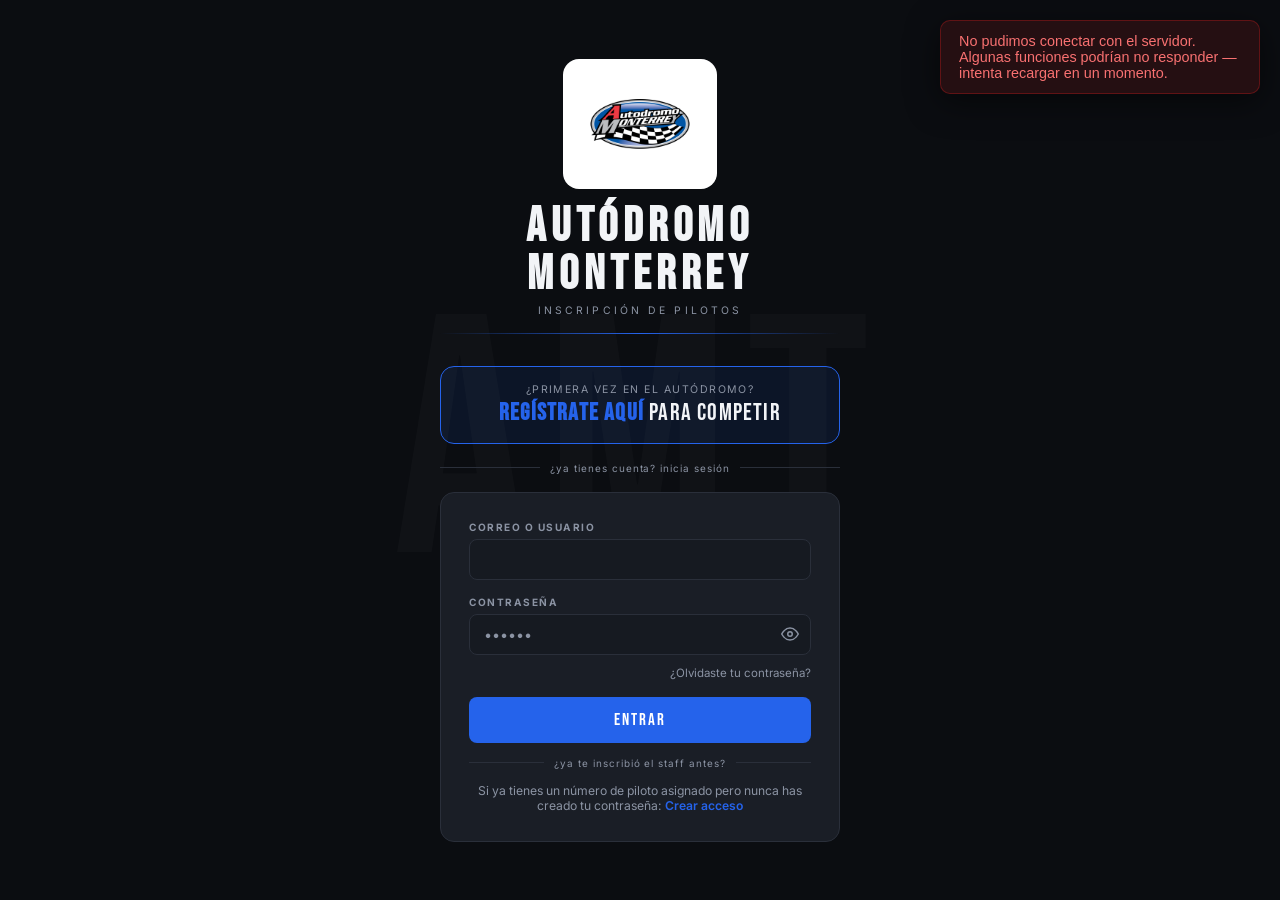
==== commit 2dd5bc4b: "Corregir XSS y botones de etapa, cortes con costo por categoría, y URLs sin index.html - XSS: el vis" ====
--- a/dashboard/index.html
+++ b/dashboard/index.html
@@ -14,7 +14,7 @@
       <div class="sidebar-logo-badge"><img src="../assets/logo.png" alt="Autódromo Monterrey" class="sidebar-logo-img" /></div>
     </div>
     <nav class="nav">
-      <a href="index.html"             class="nav-link activo" data-page="dashboard">
+      <a href="./"             class="nav-link activo" data-page="dashboard">
         <svg width="16" height="16" viewBox="0 0 24 24" fill="none" stroke="currentColor" stroke-width="2"><rect x="3" y="3" width="7" height="7"/><rect x="14" y="3" width="7" height="7"/><rect x="14" y="14" width="7" height="7"/><rect x="3" y="14" width="7" height="7"/></svg>
         Dashboard
       </a>
@@ -272,7 +272,8 @@
         // Actualizar stats
         const pagados    = todasInscritas.filter(i => i.estatus === 'Pagado');
         const pendientes = todasInscritas.filter(i => i.estatus === 'Pendiente');
-        const recaudado  = pagados.reduce((s, i) => s + (parseFloat(i.monto_pago) || 0), 0);
+        // Un monto NULL (no capturado) cuenta al costo de la categoría, igual que el corte de caja; un 0 cuenta como 0.
+        const recaudado  = pagados.reduce((s, i) => s + (i.monto_pago != null ? parseFloat(i.monto_pago) : (parseFloat(i.costo_categoria) || 0)), 0);
         document.getElementById('statInscritos').textContent  = todasInscritas.length;
         document.getElementById('statPagados').textContent    = pagados.length;
         document.getElementById('statPendientes').textContent = pendientes.length;
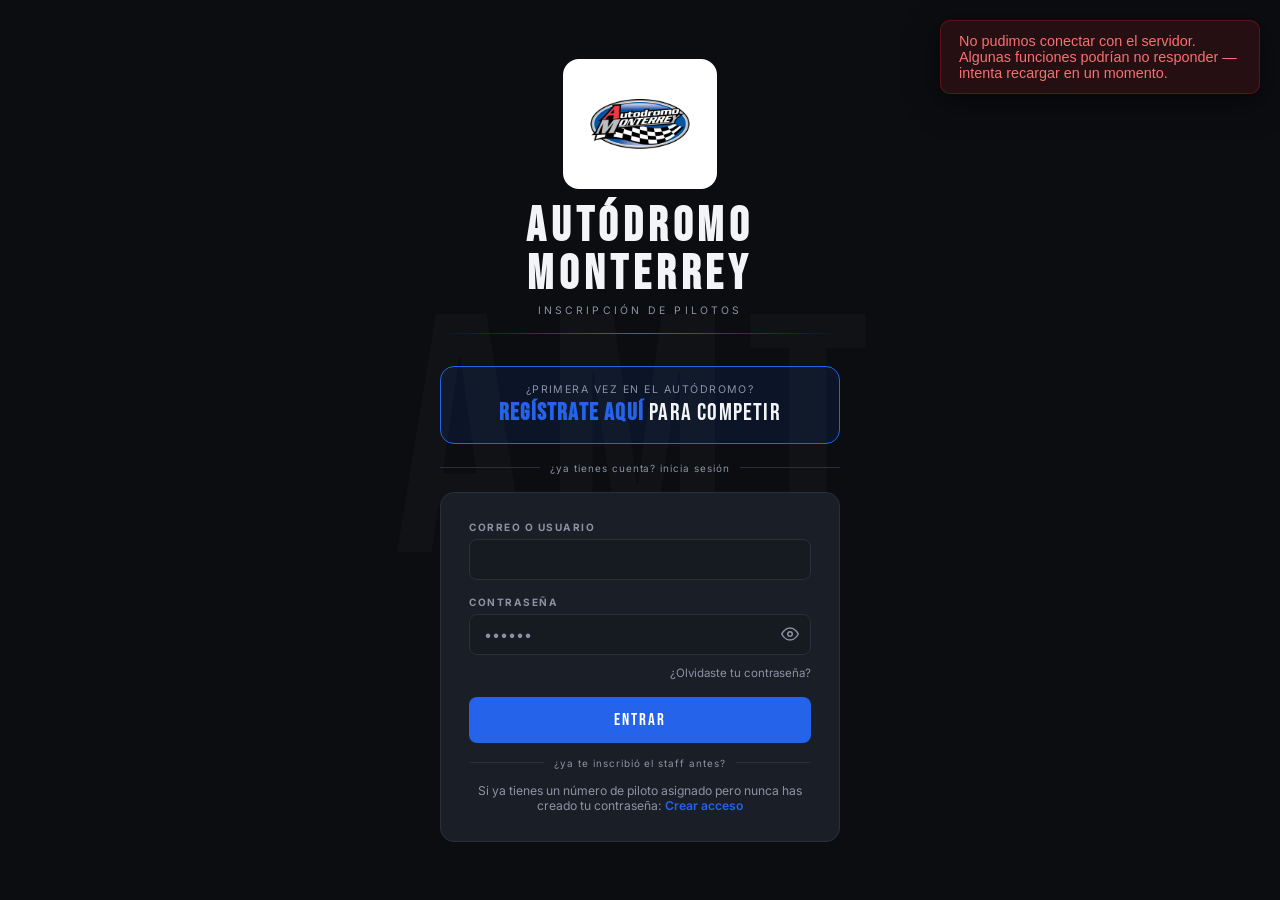
==== commit f5dc2309: "Configurar vistas por rol: caja solo admin, estatus y resultados para torre - Staff: sin "Recaudado"" ====
--- a/dashboard/index.html
+++ b/dashboard/index.html
@@ -164,7 +164,7 @@
                 <th>Etapa</th>
                 <th>Categoría</th>
                 <th>Vehículo</th>
-                <th>Pago</th>
+                <th id="thPago">Pago</th>
                 <th>Estatus</th>
               </tr>
             </thead>
@@ -188,8 +188,12 @@
     document.getElementById('tituloNombre').textContent  = usuario.nombre;
     document.getElementById('usuarioRolSub').textContent = ({ admin: 'Administrador', inscripciones: 'Inscripciones', torre: 'Torre de Control' })[usuario.rol] || usuario.rol;
     if (usuario.rol === 'admin') document.querySelectorAll('.solo-admin').forEach(el => el.style.display = 'flex');
+    // Cuánto se ha recaudado solo lo ve el admin (staff y torre no ven cifras de caja).
+    if (usuario.rol !== 'admin') document.getElementById('cardRecaudado').style.display = 'none';
+    // Torre tampoco ve método de pago: se oculta la columna completa.
+    const ocultarPago = usuario.rol === 'torre';
+    if (ocultarPago) document.getElementById('thPago').style.display = 'none';
     if (usuario.rol === 'torre') {
-      document.getElementById('cardRecaudado').style.display = 'none';
       document.querySelector('a[href="formularios.html"]').style.display = 'none';
     }
 
@@ -273,7 +277,7 @@
         const pagados    = todasInscritas.filter(i => i.estatus === 'Pagado');
         const pendientes = todasInscritas.filter(i => i.estatus === 'Pendiente');
         // Un monto NULL (no capturado) cuenta al costo de la categoría, igual que el corte de caja; un 0 cuenta como 0.
-        const recaudado  = pagados.reduce((s, i) => s + (i.monto_pago != null ? parseFloat(i.monto_pago) : (parseFloat(i.costo_categoria) || 0)), 0);
+        const recaudado  = todasInscritas.filter(i => i.pagado_en || i.estatus === 'Pagado').reduce((s, i) => s + (i.monto_pago != null ? parseFloat(i.monto_pago) : (parseFloat(i.costo_categoria) || 0)), 0);
         document.getElementById('statInscritos').textContent  = todasInscritas.length;
         document.getElementById('statPagados').textContent    = pagados.length;
         document.getElementById('statPendientes').textContent = pendientes.length;
@@ -344,7 +348,7 @@
             </span>
           </td>
           <td style="color:#666;font-size:0.82rem">${esc(r.vehiculo || '—')}</td>
-          <td style="font-size:0.78rem">
+          <td style="font-size:0.78rem${ocultarPago ? ';display:none' : ''}">
             ${r.metodo_pago
               ? `<span style="padding:2px 7px;border-radius:4px;background:${r.metodo_pago==='Efectivo'?'rgba(34,197,94,0.1)':'rgba(99,102,241,0.1)'};color:${r.metodo_pago==='Efectivo'?'#4ade80':'#818cf8'};border:1px solid ${r.metodo_pago==='Efectivo'?'rgba(34,197,94,0.3)':'rgba(99,102,241,0.3)'}">${esc(r.metodo_pago)}</span>`
               : '<span style="color:#555">—</span>'}
